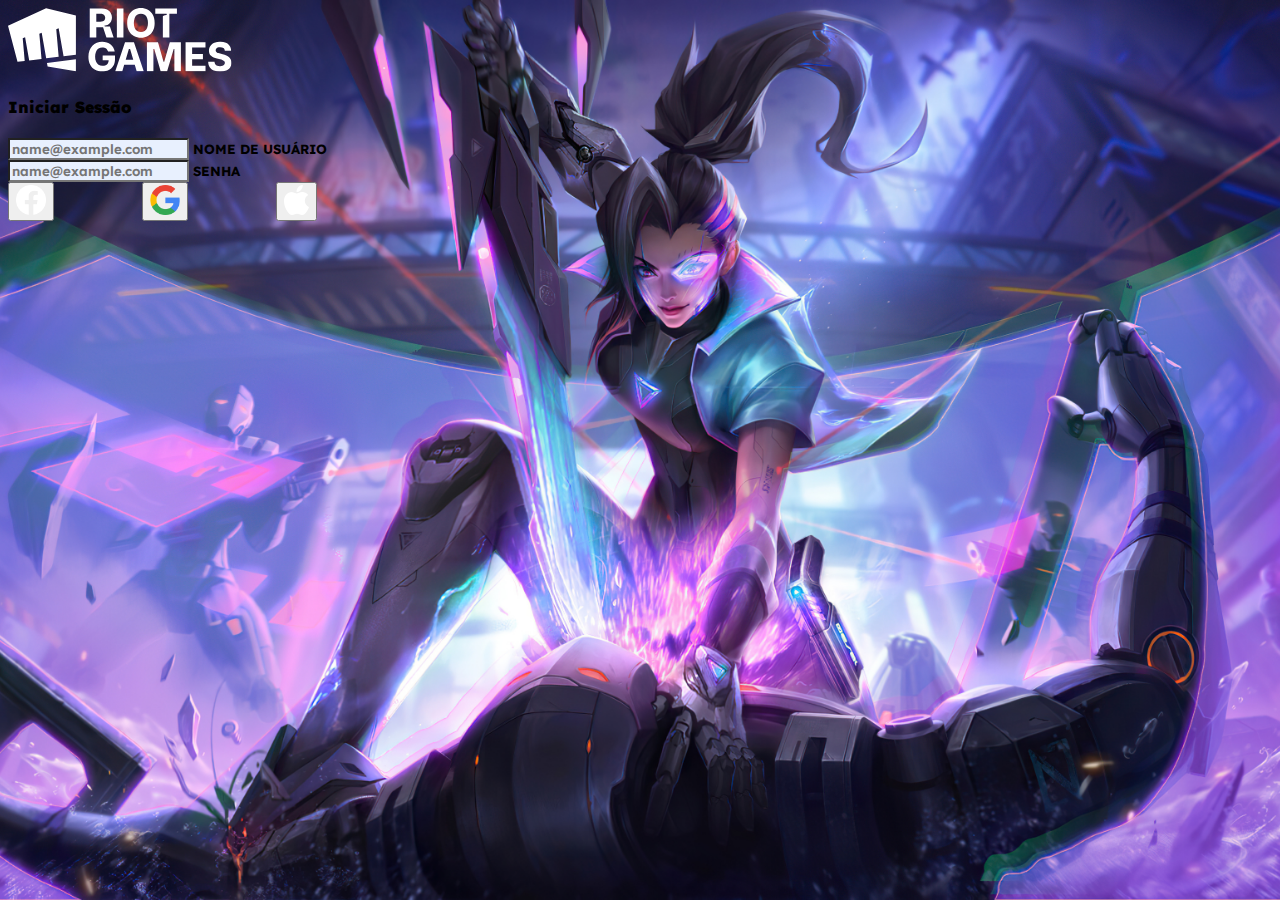
==== Projeto League Of Legends/index.html @ 435b8ac9 "Add 5:19 (19/09)" ====
<!doctype html>
<html lang="pt-br">
  <head>
    <meta name="author" content="Lucas Santiago">
    <meta name="keywords" content="League Of Legends, LOL, Lux, Ahri">
    <meta name="description" content="Tela imersiva do jogo League of Legends.">
    <meta charset="utf-8">
    <meta name="viewport" content="width=device-width, initial-scale=1">

    <link href="https://cdn.jsdelivr.net/npm/bootstrap@5.0.2/dist/css/bootstrap.min.css" rel="stylesheet" integrity="sha384-EVSTQN3/azprG1Anm3QDgpJLIm9Nao0Yz1ztcQTwFspd3yD65VohhpuuCOmLASjC" crossorigin="anonymous">
    <link rel="stylesheet" href="style.css">

    <title>Iniciar Sessão</title>
  </head>

  <body class="bg-image">
    <div class="container-fluid">
        <div class="row">
            <div class="col-md-auto">
                <div class="logo p-4">
                    <svg class="riot-logo grid-page-web__logo--full riot-logo__full riot-logo--white" viewBox="0 0 169 48" aria-labelledby="riot-logo-id-0-title" data-testid="riot-logo-full"><title id="riot-logo-id-0-title">Riot Games</title><g clip-path="url(#riot-logo-id-0-clip)"><path fill-rule="evenodd" clip-rule="evenodd" d="M28.7331 0.0958205L0 13.4034L7.15927 40.6528L12.608 39.9836L11.1098 22.8502L12.8989 22.053L15.9884 39.5676L25.3004 38.4242L23.6451 19.5131L25.4167 18.7247L28.8145 37.9936L38.2342 36.8357L36.4218 16.1062L38.2138 15.3091L41.9287 36.3818L51.2407 35.2384V5.73423L28.7331 0.0958205Z M29.408 41.4238L29.8822 44.1063L51.2407 47.6674V38.7413L29.4196 41.4238H29.408Z"></path><path fill-rule="evenodd" clip-rule="evenodd" d="M71.4415 35.832V39.5065H75.9709C75.9714 40.2518 75.779 40.9845 75.4124 41.6333C75.0291 42.2797 74.4619 42.7973 73.7833 43.12C72.9718 43.4908 72.0859 43.6699 71.1942 43.6437C70.1645 43.6722 69.1503 43.3882 68.2851 42.829C67.4401 42.2424 66.7881 41.4182 66.4116 40.4608C65.9423 39.2636 65.7177 37.9844 65.7513 36.6989C65.7169 35.4234 65.9467 34.1545 66.4262 32.972C66.8182 32.0296 67.475 31.2211 68.3171 30.6445C69.1661 30.0932 70.1618 29.8113 71.1738 29.8357C71.7007 29.8311 72.2256 29.9006 72.7331 30.0422C73.1846 30.1716 73.6106 30.3772 73.9927 30.6503C74.3556 30.9118 74.6688 31.2359 74.9178 31.6075C75.1781 32.005 75.3745 32.4409 75.4996 32.8993H80.5236C80.3921 31.8449 80.0498 30.8278 79.5171 29.9084C78.987 29.0014 78.2913 28.202 77.4662 27.5518C76.6015 26.8758 75.626 26.3551 74.5833 26.0127C73.4504 25.6455 72.2658 25.4628 71.0749 25.4716C69.6814 25.46 68.2986 25.7168 67.0022 26.228C65.7565 26.7241 64.6301 27.4787 63.6975 28.4421C62.7215 29.4601 61.9676 30.6698 61.4836 31.9945C60.9309 33.5274 60.6618 35.1482 60.6894 36.7775C60.6894 39.0934 61.1297 41.0902 62.0102 42.7679C62.8427 44.384 64.1248 45.7247 65.7018 46.6287C67.2997 47.4814 69.0752 47.9476 70.8859 47.99C72.6965 48.0325 74.4919 47.6499 76.128 46.8731C77.5436 46.1548 78.7223 45.0437 79.5229 43.6728C80.3471 42.2782 80.7583 40.6102 80.7564 38.6686V35.829L71.4415 35.832Z M97.1025 47.7052H102.417L95.0487 25.7596H88.3142L80.9338 47.7052H86.2574L87.6916 42.893H95.6684L97.1025 47.7052ZM88.832 39.0643L91.2233 31.0198H92.1251L94.528 39.0643H88.832Z M130.458 47.7052H125.551V31.0198L125.047 31.014L120.09 47.7052H115.185L110.362 31.014L109.737 31.0198V47.7052H104.829V25.7567H113.169L117.382 40.4666H117.891L122.103 25.7567H130.458V47.7052Z M133.996 47.7052V25.7567H149.027V29.8182H138.956V34.6944H147.098V38.7559H138.956V43.6437H149.05V47.7052H133.996Z M163.619 32.1981C163.597 31.8209 163.493 31.4528 163.316 31.1194C163.138 30.7859 162.89 30.4949 162.589 30.2663C161.981 29.8037 161.135 29.5738 160.061 29.5738C159.441 29.5531 158.823 29.6519 158.24 29.8648C157.8 30.0251 157.414 30.3053 157.126 30.6736C156.876 31.0101 156.74 31.418 156.739 31.8373C156.725 32.1715 156.805 32.5029 156.969 32.7945C157.141 33.0844 157.381 33.3288 157.667 33.5073C158.003 33.725 158.364 33.9 158.743 34.0281C159.185 34.1821 159.636 34.3094 160.093 34.4092L162.022 34.8573C162.967 35.0584 163.889 35.3587 164.771 35.7534C165.536 36.0946 166.243 36.5541 166.865 37.115C167.435 37.6341 167.889 38.2676 168.198 38.9741C168.521 39.7365 168.68 40.5581 168.666 41.386C168.699 42.6391 168.339 43.871 167.636 44.9093C166.894 45.9403 165.868 46.7337 164.684 47.1931C163.207 47.7634 161.632 48.0363 160.049 47.9961C158.443 48.0305 156.846 47.7528 155.345 47.1786C154.082 46.6877 152.995 45.8281 152.227 44.7114C151.484 43.6136 151.096 42.2442 151.063 40.6033H155.843C155.849 41.237 156.049 41.8537 156.415 42.3706C156.782 42.8875 157.298 43.2799 157.894 43.4953C158.566 43.7508 159.281 43.8752 160 43.8619C160.66 43.8763 161.317 43.7688 161.937 43.5448C162.428 43.3716 162.863 43.0702 163.197 42.6719C163.492 42.3014 163.653 41.8421 163.654 41.3685C163.658 40.9439 163.512 40.5315 163.241 40.2048C162.908 39.8422 162.496 39.5623 162.036 39.3872C161.387 39.1227 160.717 38.9144 160.032 38.7646L157.684 38.1973C155.813 37.7512 154.336 37.0471 153.254 36.0851C152.172 35.123 151.634 33.8196 151.642 32.1748C151.608 30.9128 151.988 29.6742 152.724 28.6486C153.495 27.6057 154.533 26.7905 155.729 26.2891C157.109 25.7042 158.595 25.4157 160.093 25.4425C161.584 25.4091 163.064 25.6979 164.433 26.2891C165.596 26.795 166.594 27.6152 167.316 28.6574C168.01 29.7015 168.375 30.9298 168.364 32.1835L163.619 32.1981Z"></path><path fill-rule="evenodd" clip-rule="evenodd" d="M71.7324 14.5963L74.2807 22.248H79.7236L76.8902 14.0056H73.0414L72.8116 13.2958C73.5447 13.1532 74.7985 12.9321 75.9098 12.1756C76.6882 11.6461 77.3264 10.9355 77.7698 10.1049C78.2132 9.27437 78.4484 8.34862 78.4553 7.40714C78.4886 6.10668 78.1603 4.8225 77.5069 3.69765C76.8683 2.60844 75.9206 1.73351 74.784 1.18393C73.4512 0.566698 71.9932 0.267888 70.5251 0.311113H61.6727V22.248H66.6356V14.5963H71.7324ZM71.6393 10.0547C70.9637 10.3031 70.2467 10.4197 69.5273 10.398H66.6356V4.32899H69.5185C70.2385 4.30826 70.9555 4.4309 71.6276 4.68976C72.1592 4.90119 72.6082 5.27878 72.9076 5.76623C73.213 6.25764 73.3649 6.82894 73.344 7.40714C73.3677 7.9766 73.2175 8.53979 72.9134 9.02185C72.6125 9.4957 72.1651 9.85835 71.6393 10.0547Z M87.1156 0.299478H82.1556V22.248H87.1156V0.299478Z M110.671 11.2737C110.671 13.6827 110.214 15.7193 109.3 17.3835C108.452 18.9901 107.161 20.3198 105.58 21.2151C103.954 22.0824 102.14 22.536 100.298 22.536C98.456 22.536 96.6421 22.0824 95.0167 21.2151C93.4353 20.3164 92.1442 18.9838 91.296 17.3747C90.3825 15.695 89.9258 13.6585 89.9258 11.265C89.9258 8.87154 90.3825 6.8301 91.296 5.14071C92.1427 3.53888 93.4296 2.21248 95.0051 1.31777C96.6311 0.452518 98.4447 0 100.287 0C102.128 0 103.942 0.452518 105.568 1.31777C107.149 2.21307 108.44 3.5428 109.289 5.14944C110.202 6.82525 110.659 8.86669 110.659 11.2737H110.671ZM105.612 11.2737C105.649 9.98237 105.429 8.69648 104.963 7.49151C104.594 6.54972 103.953 5.73933 103.121 5.16399C102.271 4.64084 101.291 4.36387 100.292 4.36387C99.2935 4.36387 98.3142 4.64084 97.4633 5.16399C96.6306 5.73977 95.9877 6.54984 95.616 7.49151C94.7411 9.93708 94.7411 12.6104 95.616 15.0559C95.9865 15.9983 96.6297 16.8087 97.4633 17.3835C98.3142 17.9066 99.2935 18.1836 100.292 18.1836C101.291 18.1836 102.271 17.9066 103.121 17.3835C103.954 16.8092 104.596 15.9984 104.963 15.0559C105.428 13.8509 105.649 12.5651 105.612 11.2737Z M111.139 0.299481V4.37264H119.663L119.895 5.08543C119.174 5.22508 117.955 5.44038 116.861 6.16191V22.2538H121.769V4.361H127.476V0.287841L111.139 0.299481Z"></path></g><defs><clipPath id="riot-logo-id-0-clip"><path d="M0 0H168.6667V48H0V0Z"></path></clipPath></defs></svg>           
                </div>
           </div>
        </div>
        
        <div class="row justify-content-center">
            <div class="col-md-4">
                <div class="card rounded-0 p-5">
                    <div class="card-header bg-transparent text-center border-0">
                        <h4><strong>Iniciar Sessão</strong></h4>
                        <div class="card-body">
                            <div class="form-floating mb-3">
                                <input type="email" class="form-control _input border-0" id="floatingInput" placeholder="name@example.com">
                                <label for="floatingInput _label"><small><strong>NOME DE USUÁRIO</strong></small>
                                </label>
                              </div>
                              <div class="form-floating mb-3">
                                <input type="password" class="form-control _input border-0" id="floatingInput" placeholder="name@example.com">
                                <label for="floatingInput _label"><small><strong>SENHA</strong></small>
                                </label>
                              </div>

                              <div class="row mt-4">
                            </div>
                    
                            <div class="col-4">
                                <button class="btn btn-primary w-100">
                                    <img width="30px" src="img/facebook-icon.png" alt="">
                                </button>
                            </div>

                            <div class="col-4">
                                <button class="btn btn-white w-100 border">
                                    <img width="30px" src="img/google-icon.png" alt="">
                                </button>
                            </div>

                            <div class="col-4">
                                <button class="btn btn-dark w-100">
                                    <img width="25px" src="img/apple-icon.png" alt="">
                                </button>
                            </div>
                    
                        </div>
                    </div>
                </div>
            </div>
        </div>

    </div>

    <script src="https://cdn.jsdelivr.net/npm/bootstrap@5.0.2/dist/js/bootstrap.bundle.min.js" integrity="sha384-MrcW6ZMFYlzcLA8Nl+NtUVF0sA7MsXsP1UyJoMp4YLEuNSfAP+JcXn/tWtIaxVXM" crossorigin="anonymous"></script>
</body>
</html>
---- Projeto League Of Legends/style.css ----
@import url('https://fonts.googleapis.com/css2?family=Lexend+Deca:wght@100;200;300;400;500;600;700;800;900&display=swap');

:root{
    --color-white: white;
    --color-grey: #e8f0fe;
    --color-grey-dark: #515151;
    --color-blue: #0bc4e2;
}

*{
    font-family: 'Lexend Deca', sans-serif !important;
}

.bg-image{
    background-image: url(img/wallpaper.jpg);
    background-size: cover;
    background-position: center;
    background-attachment: fixed;
    background-repeat: no-repeat;
}

.logo{
    fill: var(--color-white);
    width: 14rem;
}

._input{
    background-color: var(--color-grey);
    font-weight: 600;
}

._input:focus{
    box-shadow: 0 0 0 0;
    border: 2px solid black !important;
    color: var(--color-grey-dark) !important;
    font-size: 1.2rem;
}

._label{
    color: var(--color-grey);
}

.col-4{
    display: inline-block;
    width: 120px;
    margin-right: 10px;
}
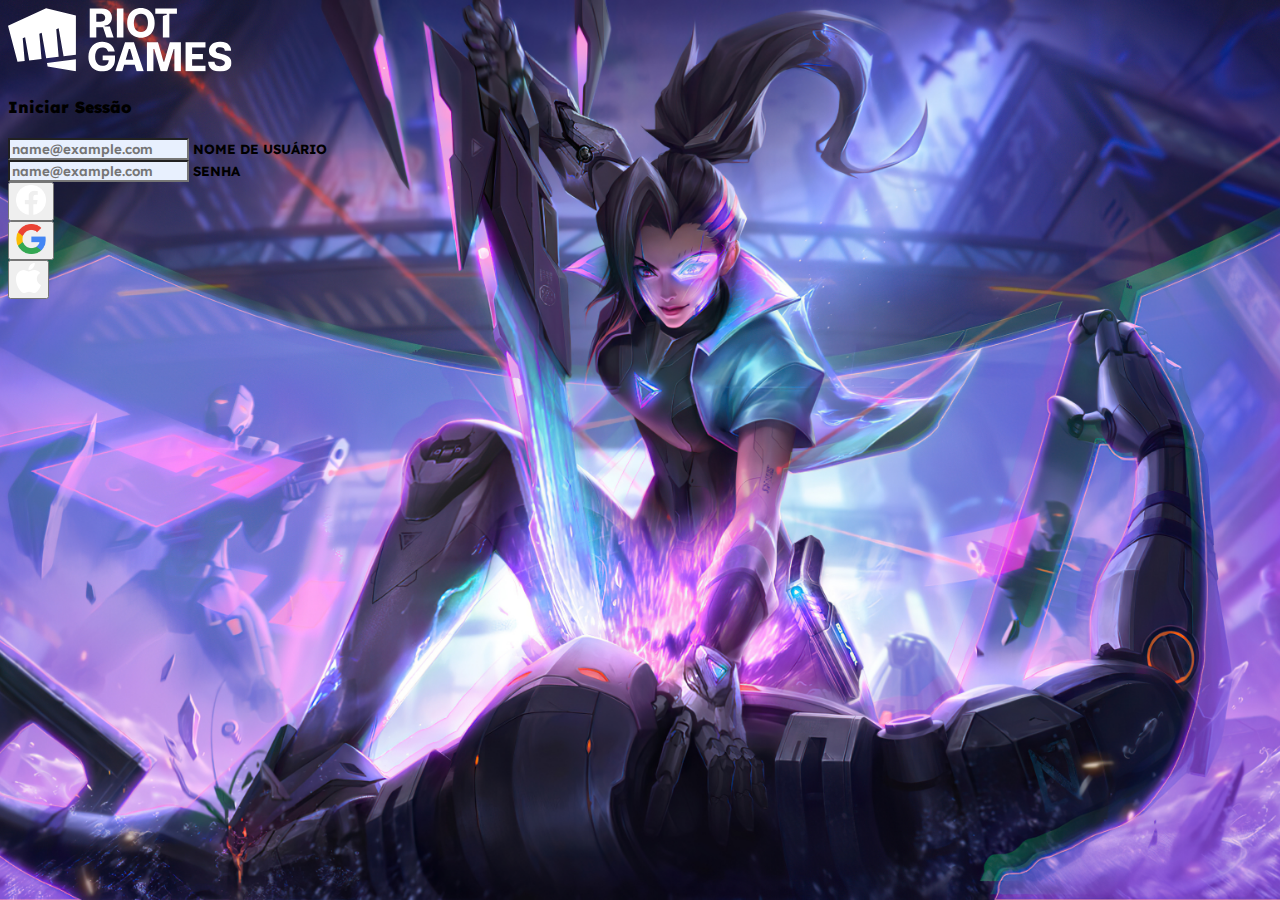
==== commit 2a35d11d: "Add 5:26 (19/09)" ====
--- a/Projeto League Of Legends/index.html
+++ b/Projeto League Of Legends/index.html
@@ -28,12 +28,14 @@
                 <div class="card rounded-0 p-5">
                     <div class="card-header bg-transparent text-center border-0">
                         <h4><strong>Iniciar Sessão</strong></h4>
+
                         <div class="card-body">
                             <div class="form-floating mb-3">
                                 <input type="email" class="form-control _input border-0" id="floatingInput" placeholder="name@example.com">
                                 <label for="floatingInput _label"><small><strong>NOME DE USUÁRIO</strong></small>
                                 </label>
                               </div>
+                              
                               <div class="form-floating mb-3">
                                 <input type="password" class="form-control _input border-0" id="floatingInput" placeholder="name@example.com">
                                 <label for="floatingInput _label"><small><strong>SENHA</strong></small>
@@ -41,20 +43,22 @@
                               </div>
 
                               <div class="row mt-4">
-                            </div>
                     
+                            <!-- btn-facebook -->
                             <div class="col-4">
                                 <button class="btn btn-primary w-100">
                                     <img width="30px" src="img/facebook-icon.png" alt="">
                                 </button>
                             </div>
 
+                            <!-- btn-google -->
                             <div class="col-4">
                                 <button class="btn btn-white w-100 border">
                                     <img width="30px" src="img/google-icon.png" alt="">
                                 </button>
                             </div>
 
+                            <!-- btn-apple -->
                             <div class="col-4">
                                 <button class="btn btn-dark w-100">
                                     <img width="25px" src="img/apple-icon.png" alt="">
@@ -66,7 +70,6 @@
                 </div>
             </div>
         </div>
-
     </div>
 
     <script src="https://cdn.jsdelivr.net/npm/bootstrap@5.0.2/dist/js/bootstrap.bundle.min.js" integrity="sha384-MrcW6ZMFYlzcLA8Nl+NtUVF0sA7MsXsP1UyJoMp4YLEuNSfAP+JcXn/tWtIaxVXM" crossorigin="anonymous"></script>
--- a/Projeto League Of Legends/style.css
+++ b/Projeto League Of Legends/style.css
@@ -38,10 +38,4 @@
 
 ._label{
     color: var(--color-grey);
-}
-
-.col-4{
-    display: inline-block;
-    width: 120px;
-    margin-right: 10px;
 }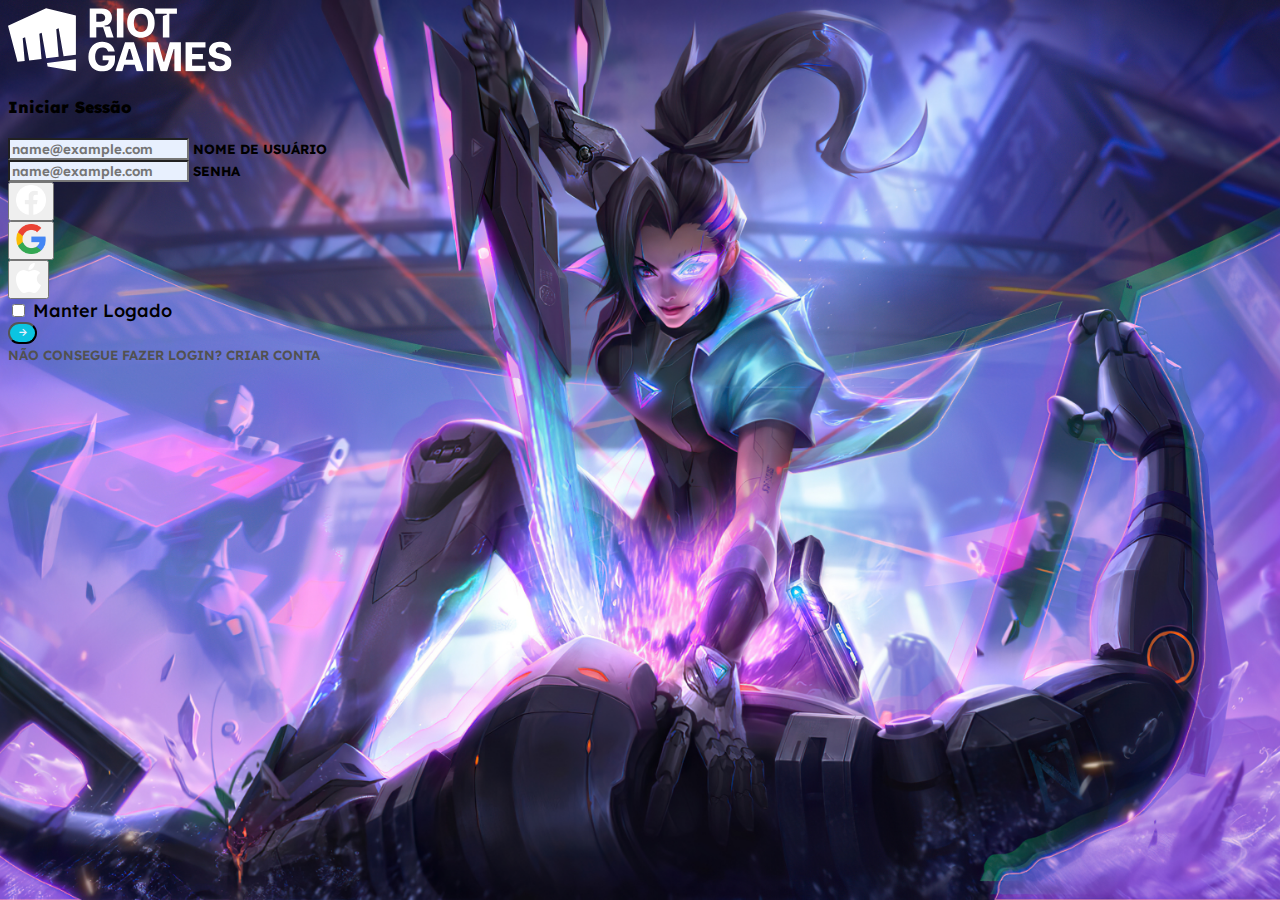
==== commit 801a2258: "Add 3:22 (22/09)" ====
--- a/Projeto League Of Legends/index.html
+++ b/Projeto League Of Legends/index.html
@@ -7,6 +7,8 @@
     <meta charset="utf-8">
     <meta name="viewport" content="width=device-width, initial-scale=1">
 
+    <link href='https://unpkg.com/boxicons@2.1.4/css/boxicons.min.css' rel='stylesheet'>
+    <link rel="shortcut icon" href="img/icon.png" type="image/x-icon">
     <link href="https://cdn.jsdelivr.net/npm/bootstrap@5.0.2/dist/css/bootstrap.min.css" rel="stylesheet" integrity="sha384-EVSTQN3/azprG1Anm3QDgpJLIm9Nao0Yz1ztcQTwFspd3yD65VohhpuuCOmLASjC" crossorigin="anonymous">
     <link rel="stylesheet" href="style.css">
 
@@ -15,8 +17,8 @@
 
   <body class="bg-image">
     <div class="container-fluid">
-        <div class="row">
-            <div class="col-md-auto">
+        <div class="row justify-content-center">
+            <div class="col-auto col-md-12">
                 <div class="logo p-4">
                     <svg class="riot-logo grid-page-web__logo--full riot-logo__full riot-logo--white" viewBox="0 0 169 48" aria-labelledby="riot-logo-id-0-title" data-testid="riot-logo-full"><title id="riot-logo-id-0-title">Riot Games</title><g clip-path="url(#riot-logo-id-0-clip)"><path fill-rule="evenodd" clip-rule="evenodd" d="M28.7331 0.0958205L0 13.4034L7.15927 40.6528L12.608 39.9836L11.1098 22.8502L12.8989 22.053L15.9884 39.5676L25.3004 38.4242L23.6451 19.5131L25.4167 18.7247L28.8145 37.9936L38.2342 36.8357L36.4218 16.1062L38.2138 15.3091L41.9287 36.3818L51.2407 35.2384V5.73423L28.7331 0.0958205Z M29.408 41.4238L29.8822 44.1063L51.2407 47.6674V38.7413L29.4196 41.4238H29.408Z"></path><path fill-rule="evenodd" clip-rule="evenodd" d="M71.4415 35.832V39.5065H75.9709C75.9714 40.2518 75.779 40.9845 75.4124 41.6333C75.0291 42.2797 74.4619 42.7973 73.7833 43.12C72.9718 43.4908 72.0859 43.6699 71.1942 43.6437C70.1645 43.6722 69.1503 43.3882 68.2851 42.829C67.4401 42.2424 66.7881 41.4182 66.4116 40.4608C65.9423 39.2636 65.7177 37.9844 65.7513 36.6989C65.7169 35.4234 65.9467 34.1545 66.4262 32.972C66.8182 32.0296 67.475 31.2211 68.3171 30.6445C69.1661 30.0932 70.1618 29.8113 71.1738 29.8357C71.7007 29.8311 72.2256 29.9006 72.7331 30.0422C73.1846 30.1716 73.6106 30.3772 73.9927 30.6503C74.3556 30.9118 74.6688 31.2359 74.9178 31.6075C75.1781 32.005 75.3745 32.4409 75.4996 32.8993H80.5236C80.3921 31.8449 80.0498 30.8278 79.5171 29.9084C78.987 29.0014 78.2913 28.202 77.4662 27.5518C76.6015 26.8758 75.626 26.3551 74.5833 26.0127C73.4504 25.6455 72.2658 25.4628 71.0749 25.4716C69.6814 25.46 68.2986 25.7168 67.0022 26.228C65.7565 26.7241 64.6301 27.4787 63.6975 28.4421C62.7215 29.4601 61.9676 30.6698 61.4836 31.9945C60.9309 33.5274 60.6618 35.1482 60.6894 36.7775C60.6894 39.0934 61.1297 41.0902 62.0102 42.7679C62.8427 44.384 64.1248 45.7247 65.7018 46.6287C67.2997 47.4814 69.0752 47.9476 70.8859 47.99C72.6965 48.0325 74.4919 47.6499 76.128 46.8731C77.5436 46.1548 78.7223 45.0437 79.5229 43.6728C80.3471 42.2782 80.7583 40.6102 80.7564 38.6686V35.829L71.4415 35.832Z M97.1025 47.7052H102.417L95.0487 25.7596H88.3142L80.9338 47.7052H86.2574L87.6916 42.893H95.6684L97.1025 47.7052ZM88.832 39.0643L91.2233 31.0198H92.1251L94.528 39.0643H88.832Z M130.458 47.7052H125.551V31.0198L125.047 31.014L120.09 47.7052H115.185L110.362 31.014L109.737 31.0198V47.7052H104.829V25.7567H113.169L117.382 40.4666H117.891L122.103 25.7567H130.458V47.7052Z M133.996 47.7052V25.7567H149.027V29.8182H138.956V34.6944H147.098V38.7559H138.956V43.6437H149.05V47.7052H133.996Z M163.619 32.1981C163.597 31.8209 163.493 31.4528 163.316 31.1194C163.138 30.7859 162.89 30.4949 162.589 30.2663C161.981 29.8037 161.135 29.5738 160.061 29.5738C159.441 29.5531 158.823 29.6519 158.24 29.8648C157.8 30.0251 157.414 30.3053 157.126 30.6736C156.876 31.0101 156.74 31.418 156.739 31.8373C156.725 32.1715 156.805 32.5029 156.969 32.7945C157.141 33.0844 157.381 33.3288 157.667 33.5073C158.003 33.725 158.364 33.9 158.743 34.0281C159.185 34.1821 159.636 34.3094 160.093 34.4092L162.022 34.8573C162.967 35.0584 163.889 35.3587 164.771 35.7534C165.536 36.0946 166.243 36.5541 166.865 37.115C167.435 37.6341 167.889 38.2676 168.198 38.9741C168.521 39.7365 168.68 40.5581 168.666 41.386C168.699 42.6391 168.339 43.871 167.636 44.9093C166.894 45.9403 165.868 46.7337 164.684 47.1931C163.207 47.7634 161.632 48.0363 160.049 47.9961C158.443 48.0305 156.846 47.7528 155.345 47.1786C154.082 46.6877 152.995 45.8281 152.227 44.7114C151.484 43.6136 151.096 42.2442 151.063 40.6033H155.843C155.849 41.237 156.049 41.8537 156.415 42.3706C156.782 42.8875 157.298 43.2799 157.894 43.4953C158.566 43.7508 159.281 43.8752 160 43.8619C160.66 43.8763 161.317 43.7688 161.937 43.5448C162.428 43.3716 162.863 43.0702 163.197 42.6719C163.492 42.3014 163.653 41.8421 163.654 41.3685C163.658 40.9439 163.512 40.5315 163.241 40.2048C162.908 39.8422 162.496 39.5623 162.036 39.3872C161.387 39.1227 160.717 38.9144 160.032 38.7646L157.684 38.1973C155.813 37.7512 154.336 37.0471 153.254 36.0851C152.172 35.123 151.634 33.8196 151.642 32.1748C151.608 30.9128 151.988 29.6742 152.724 28.6486C153.495 27.6057 154.533 26.7905 155.729 26.2891C157.109 25.7042 158.595 25.4157 160.093 25.4425C161.584 25.4091 163.064 25.6979 164.433 26.2891C165.596 26.795 166.594 27.6152 167.316 28.6574C168.01 29.7015 168.375 30.9298 168.364 32.1835L163.619 32.1981Z"></path><path fill-rule="evenodd" clip-rule="evenodd" d="M71.7324 14.5963L74.2807 22.248H79.7236L76.8902 14.0056H73.0414L72.8116 13.2958C73.5447 13.1532 74.7985 12.9321 75.9098 12.1756C76.6882 11.6461 77.3264 10.9355 77.7698 10.1049C78.2132 9.27437 78.4484 8.34862 78.4553 7.40714C78.4886 6.10668 78.1603 4.8225 77.5069 3.69765C76.8683 2.60844 75.9206 1.73351 74.784 1.18393C73.4512 0.566698 71.9932 0.267888 70.5251 0.311113H61.6727V22.248H66.6356V14.5963H71.7324ZM71.6393 10.0547C70.9637 10.3031 70.2467 10.4197 69.5273 10.398H66.6356V4.32899H69.5185C70.2385 4.30826 70.9555 4.4309 71.6276 4.68976C72.1592 4.90119 72.6082 5.27878 72.9076 5.76623C73.213 6.25764 73.3649 6.82894 73.344 7.40714C73.3677 7.9766 73.2175 8.53979 72.9134 9.02185C72.6125 9.4957 72.1651 9.85835 71.6393 10.0547Z M87.1156 0.299478H82.1556V22.248H87.1156V0.299478Z M110.671 11.2737C110.671 13.6827 110.214 15.7193 109.3 17.3835C108.452 18.9901 107.161 20.3198 105.58 21.2151C103.954 22.0824 102.14 22.536 100.298 22.536C98.456 22.536 96.6421 22.0824 95.0167 21.2151C93.4353 20.3164 92.1442 18.9838 91.296 17.3747C90.3825 15.695 89.9258 13.6585 89.9258 11.265C89.9258 8.87154 90.3825 6.8301 91.296 5.14071C92.1427 3.53888 93.4296 2.21248 95.0051 1.31777C96.6311 0.452518 98.4447 0 100.287 0C102.128 0 103.942 0.452518 105.568 1.31777C107.149 2.21307 108.44 3.5428 109.289 5.14944C110.202 6.82525 110.659 8.86669 110.659 11.2737H110.671ZM105.612 11.2737C105.649 9.98237 105.429 8.69648 104.963 7.49151C104.594 6.54972 103.953 5.73933 103.121 5.16399C102.271 4.64084 101.291 4.36387 100.292 4.36387C99.2935 4.36387 98.3142 4.64084 97.4633 5.16399C96.6306 5.73977 95.9877 6.54984 95.616 7.49151C94.7411 9.93708 94.7411 12.6104 95.616 15.0559C95.9865 15.9983 96.6297 16.8087 97.4633 17.3835C98.3142 17.9066 99.2935 18.1836 100.292 18.1836C101.291 18.1836 102.271 17.9066 103.121 17.3835C103.954 16.8092 104.596 15.9984 104.963 15.0559C105.428 13.8509 105.649 12.5651 105.612 11.2737Z M111.139 0.299481V4.37264H119.663L119.895 5.08543C119.174 5.22508 117.955 5.44038 116.861 6.16191V22.2538H121.769V4.361H127.476V0.287841L111.139 0.299481Z"></path></g><defs><clipPath id="riot-logo-id-0-clip"><path d="M0 0H168.6667V48H0V0Z"></path></clipPath></defs></svg>           
                 </div>
@@ -24,7 +26,7 @@
         </div>
         
         <div class="row justify-content-center">
-            <div class="col-md-4">
+            <div class="col-xxl-4 col-12 col-sm-12 col-md-7 col-lg">
                 <div class="card rounded-0 p-5">
                     <div class="card-header bg-transparent text-center border-0">
                         <h4><strong>Iniciar Sessão</strong></h4>
@@ -63,8 +65,31 @@
                                 <button class="btn btn-dark w-100">
                                     <img width="25px" src="img/apple-icon.png" alt="">
                                 </button>
+                                    </div>
+
+                                </div>
+                                <div class="row">
+                                    <div class="col-12 mt-3">
+                                        <div class="form-check">
+                                            <input class="form-check-input _check border-0" type="checkbox" value="" id="flexCheckDefault">
+                                            <label class="form-check-label" for="flexCheckDefault">
+                                              Manter Logado
+                                            </label>
+                                          </div>
+                                    </div>
+                                </div>
+                                <div class="row justify-content-center mt-2">
+                                    <div class="col-auto">
+                                        <button class="btn _btn p-3 border border-2">
+                                            <i class='bx bx-right-arrow-alt display-4'></i>
+                                        </button>
+                                    </div>
+                                </div>
+                                <div class="row text-center mt-4">
+                                    <a href="" class="_text-link"><small>NÃO CONSEGUE FAZER LOGIN?</small></a>
+                                    <a href="" class="_text-link"><small>CRIAR CONTA</small></a>
+                                </div>
                             </div>
-                    
                         </div>
                     </div>
                 </div>
--- a/Projeto League Of Legends/style.css
+++ b/Projeto League Of Legends/style.css
@@ -38,4 +38,26 @@
 
 ._label{
     color: var(--color-grey);
+}
+
+.form-check{
+    text-align: left;
+    font-size: 18px;
+    font-weight: 500;
+}
+
+._check{
+    background-color: var(--color-grey);
+}
+
+._btn{
+    border-radius: 30px;
+    color: var(--color-grey);
+    background-color: #0bc4e2;
+}
+
+._text-link{
+    color: var(--color-grey-dark);
+    text-decoration: none;
+    font-weight: 600;
 }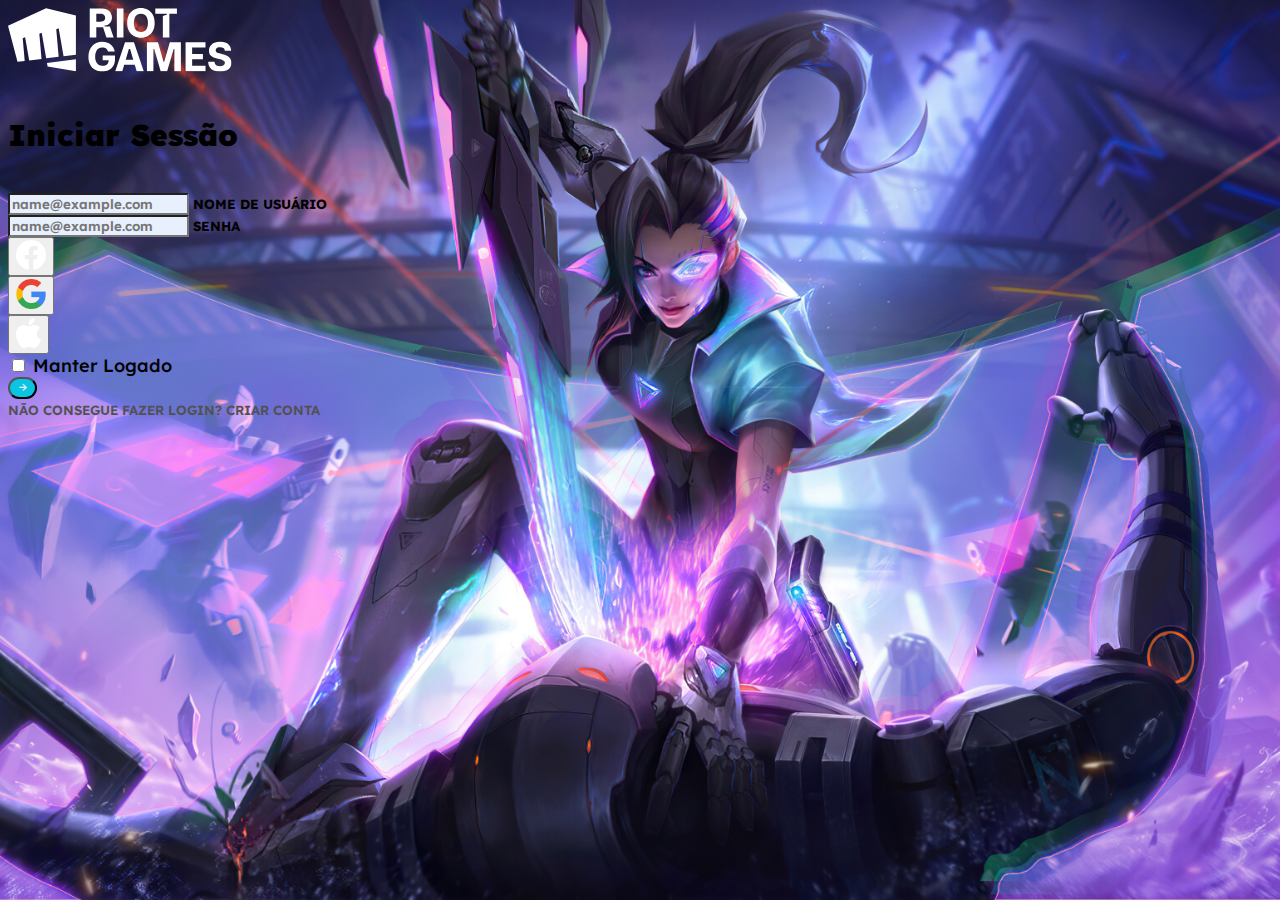
==== commit fc0079ca: "Add 3:53 (22/09)" ====
--- a/Projeto League Of Legends/index.html
+++ b/Projeto League Of Legends/index.html
@@ -24,12 +24,11 @@
                 </div>
            </div>
         </div>
-        
         <div class="row justify-content-center">
             <div class="col-xxl-4 col-12 col-sm-12 col-md-7 col-lg">
                 <div class="card rounded-0 p-5">
                     <div class="card-header bg-transparent text-center border-0">
-                        <h4><strong>Iniciar Sessão</strong></h4>
+                        <h4 class="login-text"><strong>Iniciar Sessão</strong></h4>
 
                         <div class="card-body">
                             <div class="form-floating mb-3">
--- a/Projeto League Of Legends/style.css
+++ b/Projeto League Of Legends/style.css
@@ -51,13 +51,26 @@
 }
 
 ._btn{
-    border-radius: 30px;
+    border-radius: 2rem;
     color: var(--color-grey);
     background-color: #0bc4e2;
+}
+
+._btn:hover{
+    background-color: #0e98ad;
+    color: white;
 }
 
 ._text-link{
     color: var(--color-grey-dark);
     text-decoration: none;
     font-weight: 600;
+}
+
+._text-link:hover{
+    color: black;
+}
+
+.login-text{
+    font-size: 30px;
 }